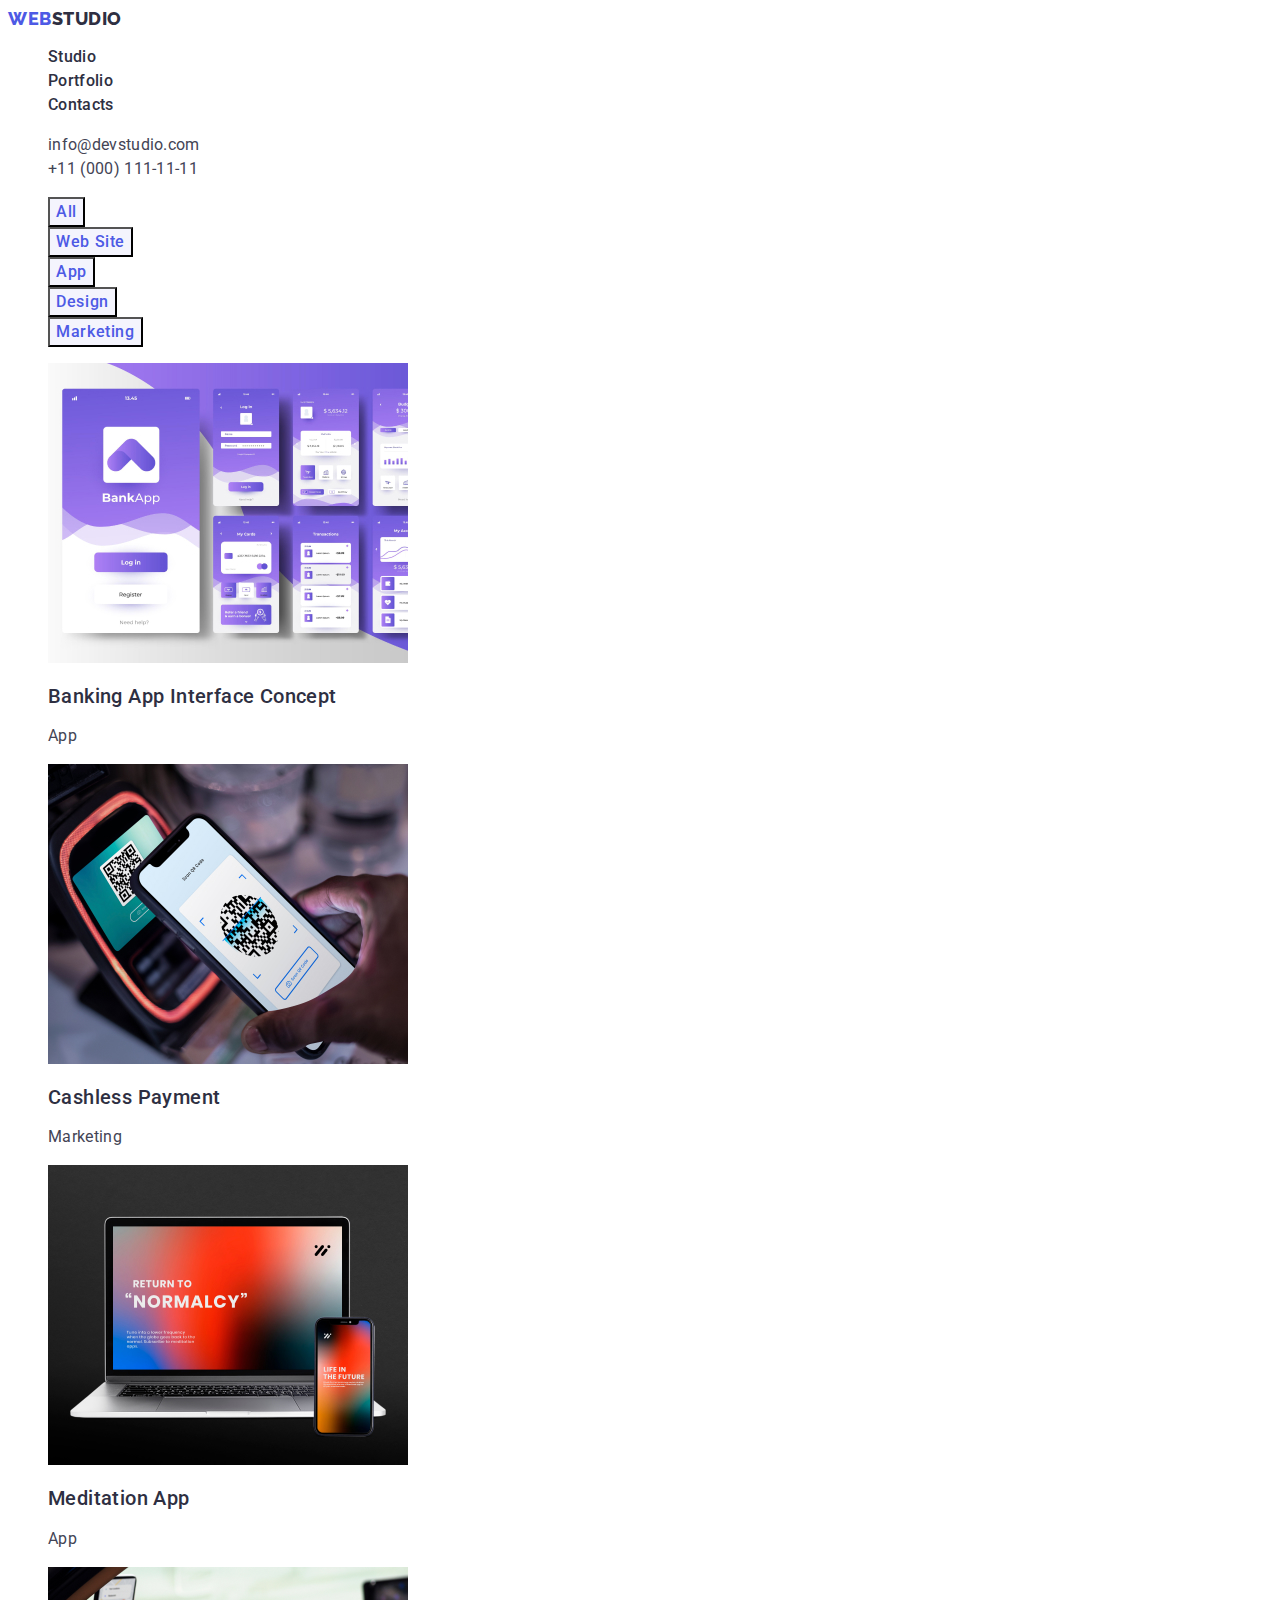
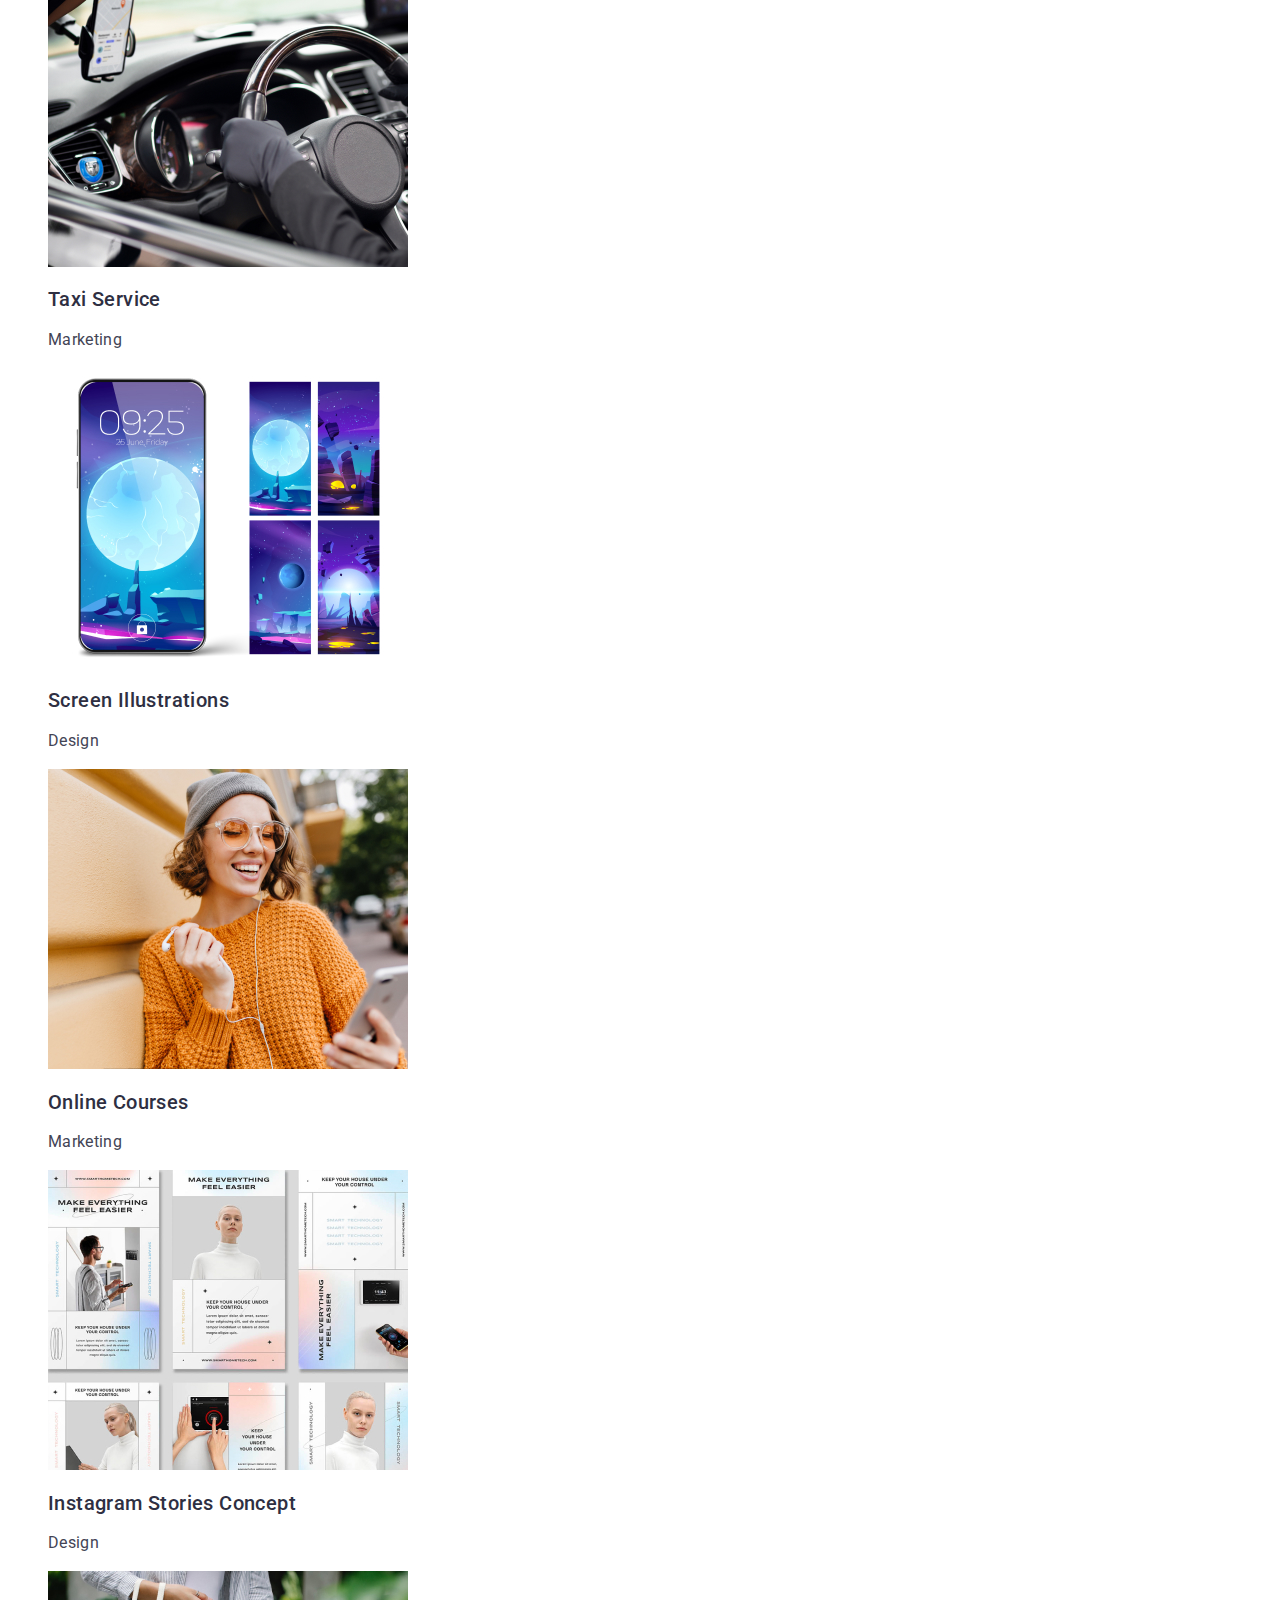
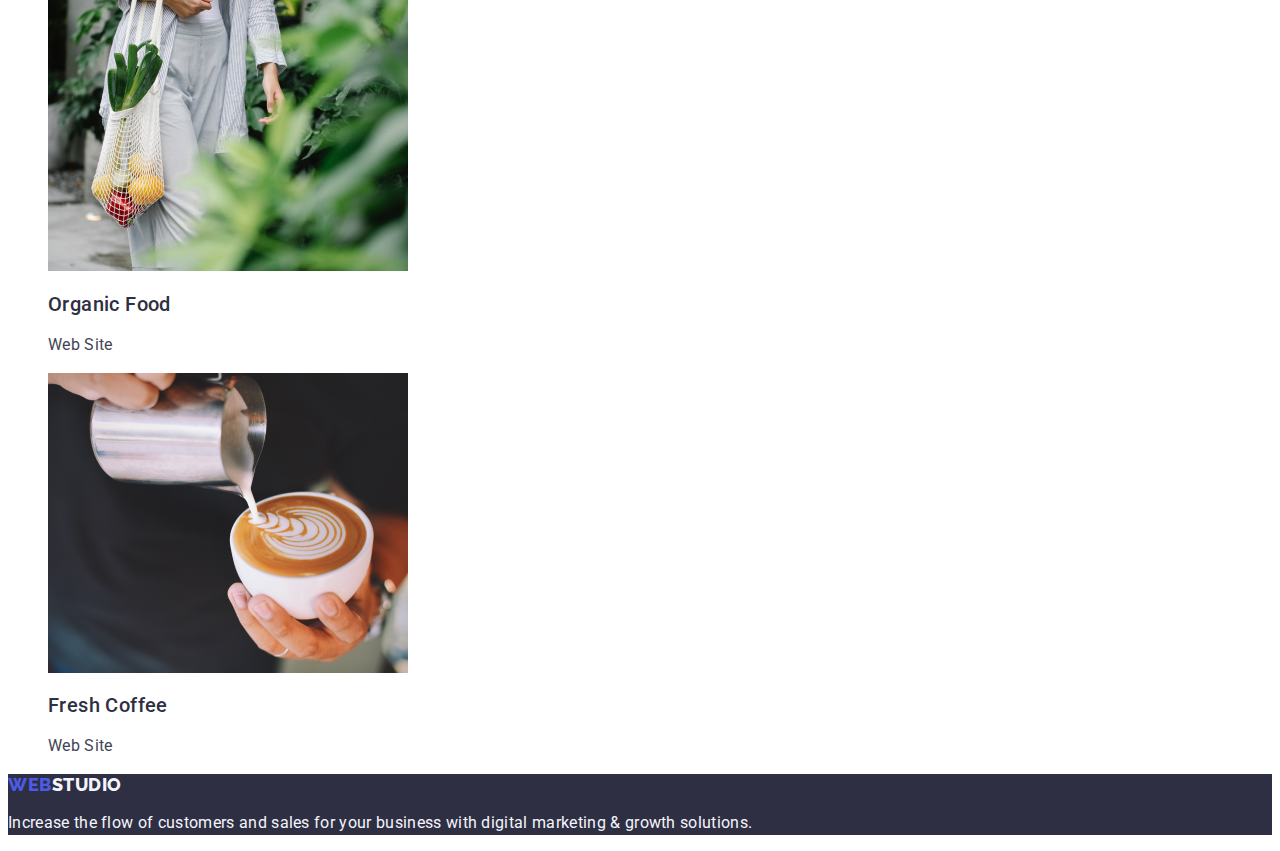
==== portfolio.html @ 58a6970e "Initial commit" ====
<!DOCTYPE html>
<html lang="en">

<head>
    <!--Fonts-stules-->
    <link rel="preconnect" href="https://fonts.googleapis.com">
    <link rel="preconnect" href="https://fonts.gstatic.com" crossorigin>
    <link
        href="https://fonts.googleapis.com/css2?family=Raleway:wght@800&family=Roboto:wght@400;500;700;900&display=swap"
        rel="stylesheet">
    <!--Custom-styles-->
    <link rel="stylesheet" href="./css/styles.css">
    <title>portfolio</title>

</head>

<body>
    <!-- header -->
    <header class="header">
        <nav class="header-nav">
            <a class="header-loga link" href="./index.html">Web<span class="loga">Studio</span></a>
            <ul class="header-nav-list list">
                <li class="header-nav-item"> <a class="heqder-link text link" href="./index.html">Studio</a></li>
                <li class="header-nav-item"><a class="heqder-link text link" href="./portfolio.html">Portfolio</a></li>
                <li class="header-nav-item"><a class="heqder-link text link" href="">Contacts</a></li>
            </ul>
        </nav>
        <address class="header-address">
            <ul class="header-address-list list">
                <li class="header-address-contact"> <a class="header-contact-link small  link"
                        href="mailto:info@devstudio.com">info@devstudio.com</a></li>
                <li class="header-address-contact"> <a class="header-contact-link small  link"
                        href="tel:+110001111111">+11
                        (000)
                        111-11-11</a></li>
            </ul>
        </address>

    </header>


    <!-- main-->
    <main>
        <section>
            <!--button-filters-->
            <h1 hidden>filters</h1>
            <ul class="button-filters list">
                <li class="button-item"><button class="button" type="button">All</button></li>
                <li class="button-item"><button class="button" type="button">Web Site</button></li>
                <li class="button-item"><button class="button" type="button">App</button></li>
                <li class="button-item"><button class="button" type="button">Design</button></li>
                <li class="button-item"><button class="button" type="button">Marketing</button></li>
            </ul>
            <!--project-card-->
            <ul class="project-list list">
                <li class="project-item">
                    <a class="project-link link" href="./index.html">
                        <img src="./images/portfolio/row1/banking.jpg" alt="Banking App" Width="360" Height="300">
                        <h2 class="project-title heading"> Banking App Interface Concept</h2>
                        <p class="progekt-text small">App</p>
                    </a>
                </li>
                <li class="project-item">
                    <a class="project-link link" href="./index.html">
                        <img src="./images/portfolio/row1/cashless.jpg" alt="payment by phone" Width="360" Height="300">
                        <h2 class="project-title heading">Cashless Payment</h2>
                        <p class="progekt-text small">Marketing</p>
                    </a>

                </li>
                <li class="project-item">
                    <a class="project-link link" href="./index.html">
                        <img src="./images/portfolio/row1/maditation.jpg"
                            alt="the application is shown on the computer and mobile phone" Width="360" Height="300">
                        <h2 class="project-title heading">Meditation App</h2>
                        <p class="progekt-text small">App</p>
                    </a>

                </li>
                <li class="project-item">
                    <a class="project-link link" href="./index.html">
                        <img src="./images/portfolio/row2/taxi.jpg" alt="car steering wheel" Width="360" Height="300">
                        <h2 class="project-title heading">Taxi Service</h2>
                        <p class="progekt-text small">Marketing</p>
                    </a>

                </li>
                <li class="project-item">
                    <a class="project-link link" href="./index.html">
                        <img src="./images/portfolio/row2/screen.jpg" alt="rocks on the background of the echo"
                            Width="360" Height="300">
                        <h2 class="project-title heading">Screen Illustrations</h2>
                        <p class="progekt-text small">Design</p>
                    </a>

                </li>
                <li class="project-item">
                    <a class="project-link link" href="./index.html">
                        <img src="./images/portfolio/row2/online.jpg" alt="smiling girl holding a phone in her hand"
                            Width="360" Height="300">
                        <h2 class="project-title heading">Online Courses</h2>
                        <p class="progekt-text small">Marketing</p>
                    </a>

                </li>
                <li class="project-item">
                    <a class="project-link link" href="./index.html">
                        <img src="./images/portfolio/row3/instagram.jpg" alt="Instagram Stories" Width="360"
                            Height="300">
                        <h2 class="project-title heading">Instagram Stories Concept</h2>
                        <p class="progekt-text small">Design</p>
                    </a>

                </li>
                <li class="project-item">
                    <a class="project-link link" href="./index.html">
                        <img src="./images/portfolio/row3/organic.jpg" alt="a person carries fruits and vegetables"
                            Width="360" Height="300">
                        <h2 class="project-title heading">Organic Food</h2>
                        <p class="progekt-text small">Web Site</p>
                    </a>

                </li>
                <li class="project-item">
                    <a class="project-link link" href="./index.html">
                        <img src="./images/portfolio/row3/coffee.jpg" alt="a cup of coffee" Width="360" Height="300">
                        <h2 class="project-title heading">Fresh Coffee</h2>
                        <p class="progekt-text small">Web Site</p>
                    </a>
                </li>
            </ul>
        </section>

    </main>

    <!--footer-->
    <footer class="footer">
        <a class="footer-loga link" href="./index.html">Web<span class="loga-footer">Studio</span></a>
        <p class="footer-text ">Increase the flow of customers and sales for your business with digital marketing &
            growth solutions.</p>
    </footer>

</body>

</html>
---- css/styles.css ----
body {
  font-family: Roboto, sans-serif;
  color: #434455;
  background-color: var(--color-white);
}

/*!!!!!!!!!!!!!!!!!!!!!!!!!!!!!!!!!!!!--------base styly--------!!!!!!!!!!!!!!!!!!!!!!!!!!!!!!!!!!!!!!!!!!!*/
/*h1*/
.title {
  font-size: 56px;
  font-weight: 700;

  line-height: 1.07;
  letter-spacing: 0.02em;
  text-align: center;
}
/*h2*/
.subject {
  font-size: 36px;
  font-weight: 700;

  line-height: 1.11;
  letter-spacing: 0.02em;
  text-transform: capitalize;
  text-align: center;
  color: var(--color-navy-blue);
}

/*h3*/
.heading {
  font-size: 20px;
  font-weight: 500;
  line-height: 1.2;
  letter-spacing: 0.02em;

  color: var(--color-grey);
}
/*p*/
.small {
  font-size: 16px;
  font-weight: 400;
  line-height: 1.5;
  letter-spacing: 0.02em;
  color: var(--color-slate);
}
.text {
  font-size: 16px;
  font-weight: 500;
  line-height: 1.5;
  letter-spacing: 0.02em;
  color: var(--color-slate);
}

.list {
  list-style-type: none;
}
.link {
  text-decoration: none;
}

/*!!!!!!!!!!!!!!!!!!!!!!-----------------header styles-----------!!!!!!!!!!!!!!!!!!!!!!!!!!!!!!!!!!!!!!!!!*/
.header-nav {
}
.header-loga {
  font-family: Raleway, sans-serif;
  font-weight: 800;
  font-size: 18px;
  line-height: 1.17;
  color: var(--color-iris);
  letter-spacing: 0.03em;
  text-transform: uppercase;
}

.loga {
  color: var(--color-grey);
}
.header-nav-list {
}
.header-nav-list .heqder-link {
  color: var(--color-navy-blue);
}
.header-nav-list .heqder-link:hover,
.header-nav-list .heqder-link:focus,
.header-nav-list .heqder-link:active {
  color: var(--color-ocean);
}
.header-nav-item {
}

.header-address {
  font-style: normal;
}

.header-address-contact {
}

.header-contact-link:hover,
.header-contact-link:focus {
  color: var(--color-ocean);
}

/*!!!!!!!!!!!!!!!!!!!!!----------------------hero-imege------------------!!!!!!!!!!!!!!!!!!!!!!!!!!!!1*/

.section-hero-image {
  background: var(--color-navy-blue);
}
.hero-imege-title {
  color: var(--color-white);
}
.imege-button {
  font-family: "Roboto", sans-serif;
  font-weight: 500;
  font-size: 16px;
  line-height: 1.5;
  letter-spacing: 0.04em;
  cursor: pointer;
  color: var(--color-white);
  background-color: var(--color-iris);
}
.imege-button:hover,
.imege-button:focus {
  background-color: var(--color-ocean);
}
.imege-button:active {
  background-color: var(--color-ocean);
}

/*!!!!!!!!!!!!!!!!!!!!--------------------section advantage-------------------!!!!!!!!!!!!!!!!!!!!!!!!!!!!*/

.section-advantage {
}

.advantage-list {
}

.advantage-item {
}
.advantage-title {
}

.advantage-text {
}

/*!!!!!!!!!!!!!!!!!!!!!!!!!!!!!!!!!!-----------------section product----------------!!!!!!!!!!!!!!!!!!!!!!!!!*/
.section-product {
}
.product-title {
}
.product-list {
}
.product-item {
}
.product-item-img {
}
/*!!!!!!!!!!!!!!!!!!!!!!!!!!!!!!!!!-------------------section team--------------------!!!!!!!!!!!!!!!!!!!!!!!*/
.section-team {
  background-color: var(--color-cloud);
}
.team-title {
}
.team-list {
}
.team-item {
  background-color: var(--color-white);
}
.team-item-img {
}
.team-item-title {
  text-align: center;
}
.team-item-text {
  text-align: center;
}
/*!!!!!!!!!!!!!!!!!!!!!!!!!!!----------------------------footer------------------!!!!!!!!!!!!!!!!!!!!!!!*/
.footer {
  background: var(--color-navy-blue);
}

.footer-loga {
  font-family: Raleway, sans-serif;
  font-weight: 800;
  font-size: 18px;
  line-height: 1.17;
  color: var(--color-iris);
  letter-spacing: 0.03em;
  text-transform: uppercase;
}

.loga-footer {
  color: var(--color-cloud);
}
.footer-text {
  font-weight: 400;
  font-size: 16px;
  line-height: 1.5;
  letter-spacing: 0.02em;
  color: var(--color-cloud);
}

/*!!!!!!!!!!!!!!!!!!!!!----------------portfolio-------------------!!!!!!!!!!!!!!!!!!!!!!!!!!!!!!!!!!!!!!!!!!!!*/
/*!!!!!!!!!!-----button-filters-----!!!!!!*/
.button-filters {
}
.button-item {
}
.button {
  font-family: "Roboto", sans-serif;
  font-weight: 500;
  font-size: 16px;
  line-height: 1.5;
  letter-spacing: 0.04em;
  cursor: pointer;
  color: var(--color-iris);
  background: var(--color-cloud);
}
.button:hover,
.button:focus {
  color: var(--color-white);
  background-color: var(--color-ocean);
}
.button:active {
  color: var(--color-white);
  background: var(--color-ocean);
}
/*!!!!!!!!!!!!!!!!!!!!!!!!!---------------project-card-----------------!!!!!!!!!!!!!!!!!!!!!!!!!!!!!!!!!!!!!!*/

.project-list {
}

.project-item {
}
.project-link:link {
  text-decoration: none;
}
.project-title {
}
.progekt-text {
}

/*!!!!!!!!!!!!!!!!!!!!!!!!!!!!!!------------------CSS root---------!!!!!!!!!!!!!!!!!!!!!!!!!!!!!!!!!!!!!!!!!!*/
:root {
  --color-iris: #4d5ae5;
  --color-ocean: #404bbf;
  --color-navy-blue: #2e2f42;
  --color-green: #31d0aa;
  --color-slate: #434455;
  --color-light-slate: #8e8f99;
  --color-cornflower: #e7e9fc;
  --color-cloud: #f4f4fd;
  --color-navy-blue-modal: #2e2f42;
  --color-grey: #2e2f42;
  --color-white: #ffffff;
  --color-dairy: #fcfcfc;
}
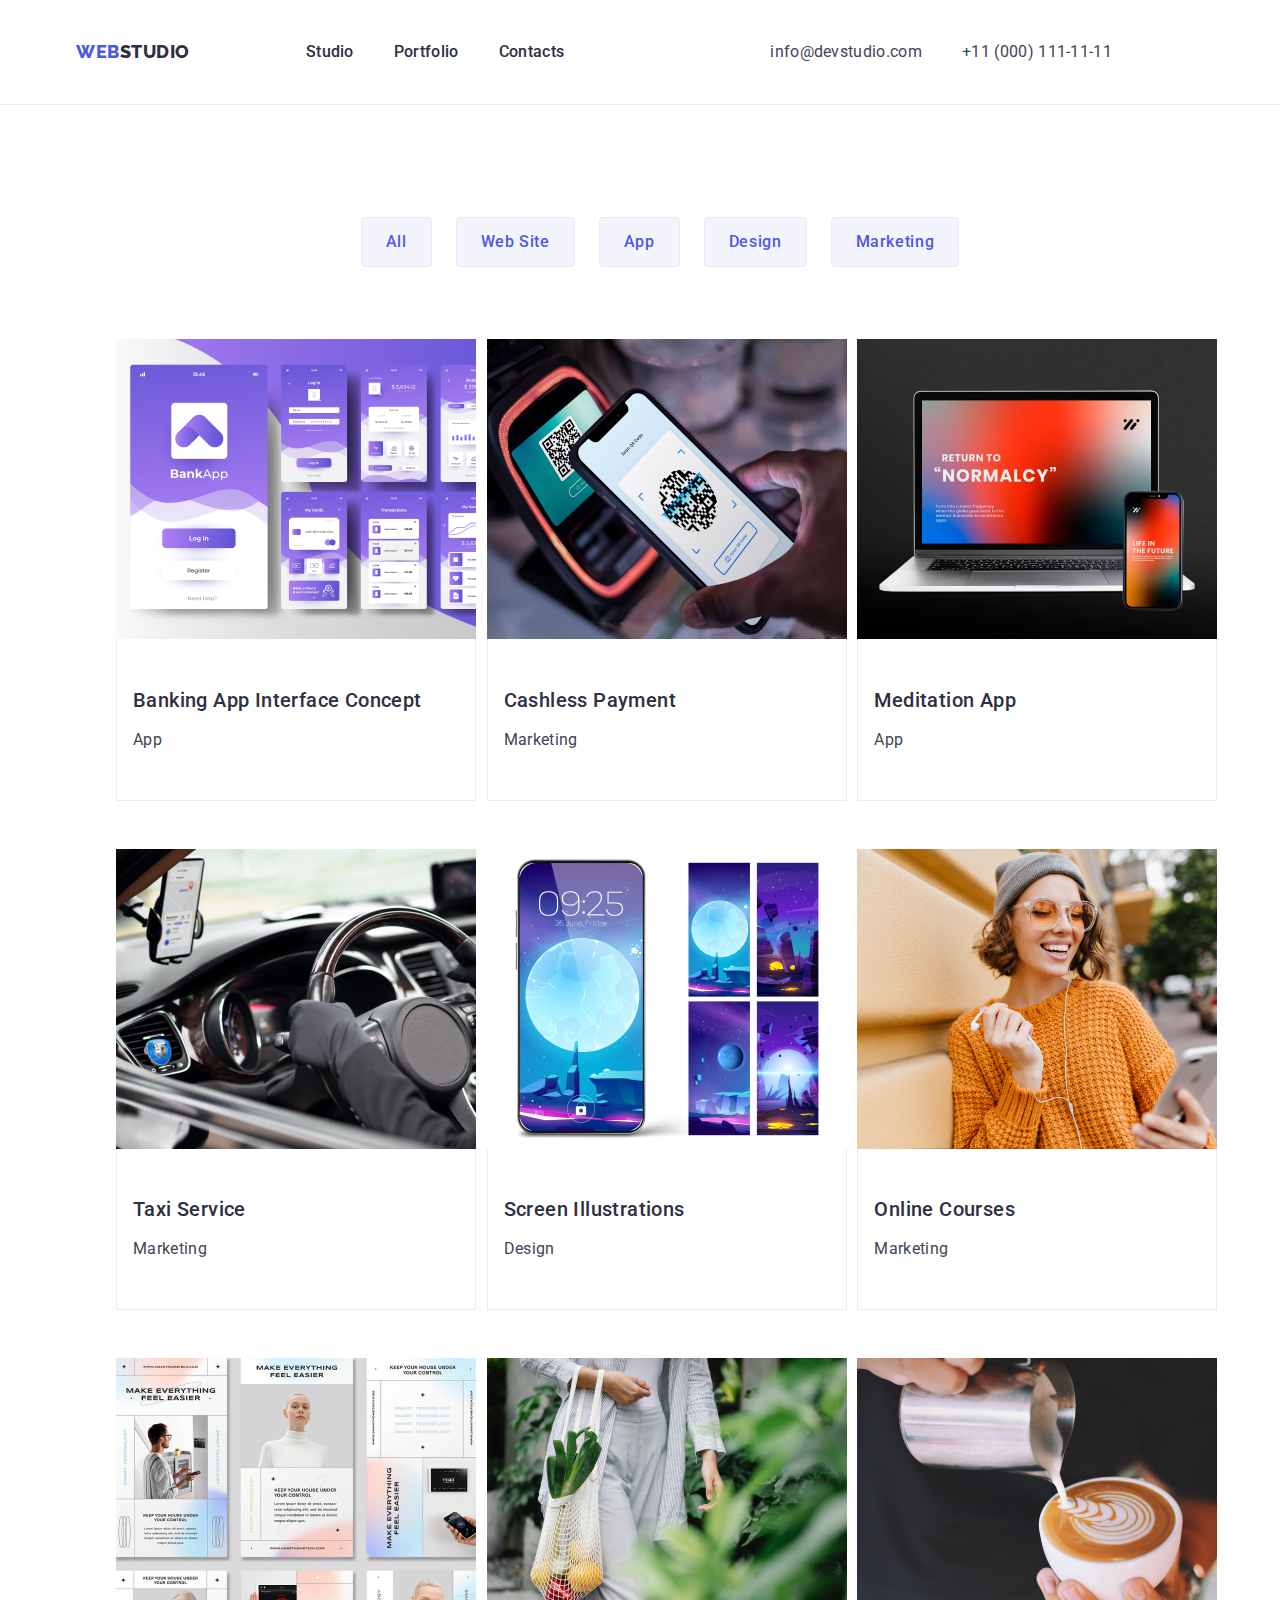
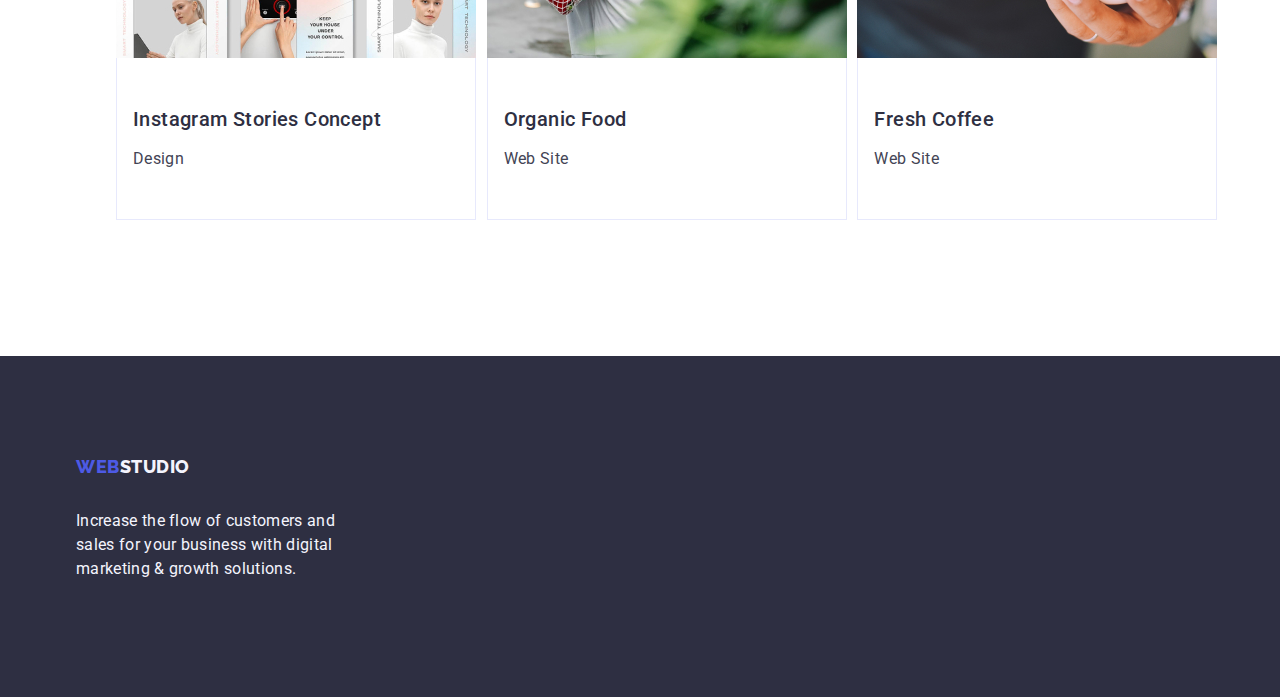
==== commit 23c7b4dc: "HW-3" ====
--- a/portfolio.html
+++ b/portfolio.html
@@ -1,145 +1,239 @@
 <!DOCTYPE html>
 <html lang="en">
-
-<head>
+  <head>
     <!--Fonts-stules-->
-    <link rel="preconnect" href="https://fonts.googleapis.com">
-    <link rel="preconnect" href="https://fonts.gstatic.com" crossorigin>
+    <link rel="preconnect" href="https://fonts.googleapis.com" />
+    <link rel="preconnect" href="https://fonts.gstatic.com" crossorigin />
     <link
-        href="https://fonts.googleapis.com/css2?family=Raleway:wght@800&family=Roboto:wght@400;500;700;900&display=swap"
-        rel="stylesheet">
+      href="https://fonts.googleapis.com/css2?family=Raleway:wght@800&family=Roboto:wght@400;500;700;900&display=swap"
+      rel="stylesheet"
+    />
     <!--Custom-styles-->
-    <link rel="stylesheet" href="./css/styles.css">
+    <link rel="stylesheet" href="./css/modern-normalize.css" />
+    <link rel="stylesheet" href="./css/styles.css" />
     <title>portfolio</title>
-
-</head>
-
-<body>
+  </head>
+
+  <body>
     <!-- header -->
     <header class="header">
+      <div class="header-div container">
         <nav class="header-nav">
-            <a class="header-loga link" href="./index.html">Web<span class="loga">Studio</span></a>
-            <ul class="header-nav-list list">
-                <li class="header-nav-item"> <a class="heqder-link text link" href="./index.html">Studio</a></li>
-                <li class="header-nav-item"><a class="heqder-link text link" href="./portfolio.html">Portfolio</a></li>
-                <li class="header-nav-item"><a class="heqder-link text link" href="">Contacts</a></li>
-            </ul>
+          <a class="header-loga link" href="./index.html"
+            >Web<span class="loga">Studio</span></a
+          >
+          <ul class="header-nav-list list">
+            <li class="header-nav-item">
+              <a class="heqder-link text link" href="./index.html">Studio</a>
+            </li>
+            <li class="header-nav-item">
+              <a class="heqder-link text link" href="./portfolio.html"
+                >Portfolio</a
+              >
+            </li>
+            <li class="header-nav-item">
+              <a class="heqder-link text link" href="">Contacts</a>
+            </li>
+          </ul>
         </nav>
         <address class="header-address">
-            <ul class="header-address-list list">
-                <li class="header-address-contact"> <a class="header-contact-link small  link"
-                        href="mailto:info@devstudio.com">info@devstudio.com</a></li>
-                <li class="header-address-contact"> <a class="header-contact-link small  link"
-                        href="tel:+110001111111">+11
-                        (000)
-                        111-11-11</a></li>
-            </ul>
+          <ul class="header-address-list list">
+            <li class="header-contact-mail">
+              <a
+                class="header-contact-link small link"
+                href="mailto:info@devstudio.com"
+                >info@devstudio.com</a
+              >
+            </li>
+            <li class="header-contact-tel">
+              <a class="header-contact-link small link" href="tel:+110001111111"
+                >+11 (000) 111-11-11</a
+              >
+            </li>
+          </ul>
         </address>
-
+      </div>
     </header>
-
 
     <!-- main-->
     <main>
-        <section>
-            <!--button-filters-->
-            <h1 hidden>filters</h1>
-            <ul class="button-filters list">
-                <li class="button-item"><button class="button" type="button">All</button></li>
-                <li class="button-item"><button class="button" type="button">Web Site</button></li>
-                <li class="button-item"><button class="button" type="button">App</button></li>
-                <li class="button-item"><button class="button" type="button">Design</button></li>
-                <li class="button-item"><button class="button" type="button">Marketing</button></li>
-            </ul>
-            <!--project-card-->
-            <ul class="project-list list">
-                <li class="project-item">
-                    <a class="project-link link" href="./index.html">
-                        <img src="./images/portfolio/row1/banking.jpg" alt="Banking App" Width="360" Height="300">
-                        <h2 class="project-title heading"> Banking App Interface Concept</h2>
-                        <p class="progekt-text small">App</p>
-                    </a>
-                </li>
-                <li class="project-item">
-                    <a class="project-link link" href="./index.html">
-                        <img src="./images/portfolio/row1/cashless.jpg" alt="payment by phone" Width="360" Height="300">
-                        <h2 class="project-title heading">Cashless Payment</h2>
-                        <p class="progekt-text small">Marketing</p>
-                    </a>
-
-                </li>
-                <li class="project-item">
-                    <a class="project-link link" href="./index.html">
-                        <img src="./images/portfolio/row1/maditation.jpg"
-                            alt="the application is shown on the computer and mobile phone" Width="360" Height="300">
-                        <h2 class="project-title heading">Meditation App</h2>
-                        <p class="progekt-text small">App</p>
-                    </a>
-
-                </li>
-                <li class="project-item">
-                    <a class="project-link link" href="./index.html">
-                        <img src="./images/portfolio/row2/taxi.jpg" alt="car steering wheel" Width="360" Height="300">
-                        <h2 class="project-title heading">Taxi Service</h2>
-                        <p class="progekt-text small">Marketing</p>
-                    </a>
-
-                </li>
-                <li class="project-item">
-                    <a class="project-link link" href="./index.html">
-                        <img src="./images/portfolio/row2/screen.jpg" alt="rocks on the background of the echo"
-                            Width="360" Height="300">
-                        <h2 class="project-title heading">Screen Illustrations</h2>
-                        <p class="progekt-text small">Design</p>
-                    </a>
-
-                </li>
-                <li class="project-item">
-                    <a class="project-link link" href="./index.html">
-                        <img src="./images/portfolio/row2/online.jpg" alt="smiling girl holding a phone in her hand"
-                            Width="360" Height="300">
-                        <h2 class="project-title heading">Online Courses</h2>
-                        <p class="progekt-text small">Marketing</p>
-                    </a>
-
-                </li>
-                <li class="project-item">
-                    <a class="project-link link" href="./index.html">
-                        <img src="./images/portfolio/row3/instagram.jpg" alt="Instagram Stories" Width="360"
-                            Height="300">
-                        <h2 class="project-title heading">Instagram Stories Concept</h2>
-                        <p class="progekt-text small">Design</p>
-                    </a>
-
-                </li>
-                <li class="project-item">
-                    <a class="project-link link" href="./index.html">
-                        <img src="./images/portfolio/row3/organic.jpg" alt="a person carries fruits and vegetables"
-                            Width="360" Height="300">
-                        <h2 class="project-title heading">Organic Food</h2>
-                        <p class="progekt-text small">Web Site</p>
-                    </a>
-
-                </li>
-                <li class="project-item">
-                    <a class="project-link link" href="./index.html">
-                        <img src="./images/portfolio/row3/coffee.jpg" alt="a cup of coffee" Width="360" Height="300">
-                        <h2 class="project-title heading">Fresh Coffee</h2>
-                        <p class="progekt-text small">Web Site</p>
-                    </a>
-                </li>
-            </ul>
-        </section>
-
+      <section class="section-portfolio">
+        <div class="div-section container">
+          <!--button-filters-->
+          <h1 hidden>filters</h1>
+          <ul class="button-filters list">
+            <li class="button-item">
+              <button class="button" type="button">All</button>
+            </li>
+            <li class="button-item">
+              <button class="button" type="button">Web Site</button>
+            </li>
+            <li class="button-item">
+              <button class="button" type="button">App</button>
+            </li>
+            <li class="button-item">
+              <button class="button" type="button">Design</button>
+            </li>
+            <li class="button-item">
+              <button class="button" type="button">Marketing</button>
+            </li>
+          </ul>
+          <!--project-card-->
+          <ul class="project-list list">
+            <li class="project-item">
+              <a class="project-link link" href="./index.html">
+                <img class="img"
+                  src="./images/portfolio/row1/banking.jpg"
+                  alt="Banking App"
+                  width="360"
+                  height="300"
+                />
+
+                <div class="div-project">
+                  <h2 class="project-title heading">
+                    Banking App Interface Concept
+                  </h2>
+                  <p class="progekt-text small">App</p>
+                </div>
+              </a>
+            </li>
+            <li class="project-item">
+              <a class="project-link link" href="./index.html">
+                <img class="img"
+                  src="./images/portfolio/row1/cashless.jpg"
+                  alt="payment by phone"
+                  width="360"
+                  height="300"
+                />
+
+                <div class="div-project">
+                  <h2 class="project-title heading">Cashless Payment</h2>
+                  <p class="progekt-text small">Marketing</p>
+                </div>
+              </a>
+            </li>
+            <li class="project-item">
+              <a class="project-link link" href="./index.html">
+                <img class="img"
+                  src="./images/portfolio/row1/maditation.jpg"
+                  alt="the application is shown on the computer and mobile phone"
+                  width="360"
+                  height="300"
+                />
+
+                <div class="div-project">
+                  <h2 class="project-title heading">Meditation App</h2>
+                  <p class="progekt-text small">App</p>
+                </div>
+              </a>
+            </li>
+            <li class="project-item">
+              <a class="project-link link" href="./index.html">
+                <img class="img"
+                  src="./images/portfolio/row2/taxi.jpg"
+                  alt="car steering wheel"
+                  width="360"
+                  height="300"
+                />
+
+                <div class="div-project">
+                  <h2 class="project-title heading">Taxi Service</h2>
+                  <p class="progekt-text small">Marketing</p>
+                </div>
+              </a>
+            </li>
+            <li class="project-item">
+              <a class="project-link link" href="./index.html">
+                <img class="img"
+                  src="./images/portfolio/row2/screen.jpg"
+                  alt="rocks on the background of the echo"
+                  width="360"
+                  height="300"
+                />
+
+                <div class="div-project">
+                  <h2 class="project-title heading">Screen Illustrations</h2>
+                  <p class="progekt-text small">Design</p>
+                </div>
+              </a>
+            </li>
+            <li class="project-item">
+              <a class="project-link link" href="./index.html">
+                <img class="img"
+                  src="./images/portfolio/row2/online.jpg"
+                  alt="smiling girl holding a phone in her hand"
+                  width="360"
+                  height="300"
+                />
+
+                <div class="div-project">
+                  <h2 class="project-title heading">Online Courses</h2>
+                  <p class="progekt-text small">Marketing</p>
+                </div>
+              </a>
+            </li>
+            <li class="project-item">
+              <a class="project-link link" href="./index.html">
+                <img class="img"
+                  src="./images/portfolio/row3/instagram.jpg"
+                  alt="Instagram Stories"
+                  width="360"
+                  height="300"
+                />
+
+                <div class="div-project">
+                  <h2 class="project-title heading">
+                    Instagram Stories Concept
+                  </h2>
+                  <p class="progekt-text small">Design</p>
+                </div>
+              </a>
+            </li>
+            <li class="project-item">
+              <a class="project-link link" href="./index.html">
+                <img class="img"
+                  src="./images/portfolio/row3/organic.jpg"
+                  alt="a person carries fruits and vegetables"
+                  width="360"
+                  height="300"
+                />
+
+                <div class="div-project">
+                  <h2 class="project-title heading">Organic Food</h2>
+                  <p class="progekt-text small">Web Site</p>
+                </div>
+              </a>
+            </li>
+            <li class="project-item">
+              <a class="project-link link" href="./index.html">
+                <img class="img"
+                  src="./images/portfolio/row3/coffee.jpg"
+                  alt="a cup of coffee"
+                  width="360"
+                  height="300"
+                />
+
+                <div class="div-project">
+                  <h2 class="project-title heading">Fresh Coffee</h2>
+                  <p class="progekt-text small">Web Site</p>
+                </div>
+              </a>
+            </li>
+          </ul>
+        </div>
+      </section>
     </main>
-
     <!--footer-->
     <footer class="footer">
-        <a class="footer-loga link" href="./index.html">Web<span class="loga-footer">Studio</span></a>
-        <p class="footer-text ">Increase the flow of customers and sales for your business with digital marketing &
-            growth solutions.</p>
+      <div class="div-footer container">
+        <a class="footer-loga link" href="./index.html"
+          >Web<span class="loga-footer">Studio</span></a
+        >
+        <p class="footer-text">
+          Increase the flow of customers and sales for your business with
+          digital marketing & growth solutions.
+        </p>
+      </div>
     </footer>
-
-</body>
-
-</html>+  </body>
+</html>
--- a/css/styles.css
+++ b/css/styles.css
@@ -57,9 +57,28 @@
 .link {
   text-decoration: none;
 }
-
+.container {
+  width: 1158px; 
+  margin: 0 auto;
+  padding: 0 15px 0 15px;
+}
+.img {
+  display:block;
+}
 /*!!!!!!!!!!!!!!!!!!!!!!-----------------header styles-----------!!!!!!!!!!!!!!!!!!!!!!!!!!!!!!!!!!!!!!!!!*/
+
+.header {
+  border-bottom: 1px solid #e7e9fc;
+  
+}
+
+.header-div {
+  display: flex;
+}
+
 .header-nav {
+  display: flex;
+  align-items: center; 
 }
 .header-loga {
   font-family: Raleway, sans-serif;
@@ -69,12 +88,18 @@
   color: var(--color-iris);
   letter-spacing: 0.03em;
   text-transform: uppercase;
+
+  margin-right: 76px;
+ 
 }
 
 .loga {
   color: var(--color-grey);
 }
 .header-nav-list {
+  display: flex;
+  gap: 40px;
+  
 }
 .header-nav-list .heqder-link {
   color: var(--color-navy-blue);
@@ -85,15 +110,31 @@
   color: var(--color-ocean);
 }
 .header-nav-item {
+  padding: 24px 0;
 }
 
 .header-address {
   font-style: normal;
-}
-
-.header-address-contact {
-}
-
+  display: flex;
+  align-items: center; 
+  padding-left: 166px;
+
+}
+.header-address-list{
+  display: flex;
+  
+  
+}
+ 
+
+.header-contact-mail {
+  margin-right: 40px;
+  
+}
+ 
+.header-contact-tel{
+  margin-right: 0;
+}
 .header-contact-link:hover,
 .header-contact-link:focus {
   color: var(--color-ocean);
@@ -103,9 +144,16 @@
 
 .section-hero-image {
   background: var(--color-navy-blue);
+  padding: 188px 0 188px;
+}
+.div-hero{
+
 }
 .hero-imege-title {
   color: var(--color-white);
+  max-width: 496px;
+ margin-left: auto;
+ margin-right: auto;
 }
 .imege-button {
   font-family: "Roboto", sans-serif;
@@ -116,6 +164,14 @@
   cursor: pointer;
   color: var(--color-white);
   background-color: var(--color-iris);
+
+  display: block;
+  min-width: 169px;
+  height: 56px;
+  border: none;
+  border-radius: 4px;
+  margin-left: auto;
+ margin-right: auto;
 }
 .imege-button:hover,
 .imege-button:focus {
@@ -128,14 +184,20 @@
 /*!!!!!!!!!!!!!!!!!!!!--------------------section advantage-------------------!!!!!!!!!!!!!!!!!!!!!!!!!!!!*/
 
 .section-advantage {
+  padding-bottom: 120px;
+  padding-top: 120px;
 }
 
 .advantage-list {
+  display: flex;
+  gap: 24px;
 }
 
 .advantage-item {
+  width: calc((100% - 72px) / 4);
 }
 .advantage-title {
+  margin-bottom: 8px;
 }
 
 .advantage-text {
@@ -143,37 +205,63 @@
 
 /*!!!!!!!!!!!!!!!!!!!!!!!!!!!!!!!!!!-----------------section product----------------!!!!!!!!!!!!!!!!!!!!!!!!!*/
 .section-product {
+  padding-bottom: 120px;
+}
+.div-product{
+
 }
 .product-title {
+  margin-bottom: 72px;
 }
 .product-list {
+  display: flex;
+  gap: 24px; 
 }
 .product-item {
+  width: calc((100% - 48px) / 3);
 }
 .product-item-img {
 }
 /*!!!!!!!!!!!!!!!!!!!!!!!!!!!!!!!!!-------------------section team--------------------!!!!!!!!!!!!!!!!!!!!!!!*/
 .section-team {
   background-color: var(--color-cloud);
+  padding-bottom: 120px;
+  padding-top: 120px;
+}
+.div-team{
+
 }
 .team-title {
+  margin-bottom: 72px;
 }
 .team-list {
+  display: flex;
+  gap: 24px;
 }
 .team-item {
   background-color: var(--color-white);
+  width: calc((100% - 72px) / 4); 
+  border-radius: 0px 0px 4px 4px;
+  width: 264px;
+}
+.div-team-item{
+  padding: 32px 16px;
+  
 }
 .team-item-img {
 }
 .team-item-title {
   text-align: center;
+  margin-bottom: 8px;
 }
 .team-item-text {
   text-align: center;
+  
 }
 /*!!!!!!!!!!!!!!!!!!!!!!!!!!!----------------------------footer------------------!!!!!!!!!!!!!!!!!!!!!!!*/
 .footer {
   background: var(--color-navy-blue);
+  padding: 100px 0;
 }
 
 .footer-loga {
@@ -184,6 +272,8 @@
   color: var(--color-iris);
   letter-spacing: 0.03em;
   text-transform: uppercase;
+  display: inline-block;
+  margin-bottom: 16px;
 }
 
 .loga-footer {
@@ -195,11 +285,20 @@
   line-height: 1.5;
   letter-spacing: 0.02em;
   color: var(--color-cloud);
+  max-width: 264px
 }
 
 /*!!!!!!!!!!!!!!!!!!!!!----------------portfolio-------------------!!!!!!!!!!!!!!!!!!!!!!!!!!!!!!!!!!!!!!!!!!!!*/
+.section-portfolio{
+  padding: 96px 0 120px;
+}
+
 /*!!!!!!!!!!-----button-filters-----!!!!!!*/
 .button-filters {
+  display: flex;
+  justify-content: center;
+  gap: 24px;
+  margin-bottom: 72px
 }
 .button-item {
 }
@@ -212,11 +311,17 @@
   cursor: pointer;
   color: var(--color-iris);
   background: var(--color-cloud);
+
+  padding: 12px 24px;
+  border: 1px solid var(--color-cornflower);
+  border-radius: 4px; 
+
 }
 .button:hover,
 .button:focus {
   color: var(--color-white);
   background-color: var(--color-ocean);
+  border: 1px solid transparent;
 }
 .button:active {
   color: var(--color-white);
@@ -225,14 +330,29 @@
 /*!!!!!!!!!!!!!!!!!!!!!!!!!---------------project-card-----------------!!!!!!!!!!!!!!!!!!!!!!!!!!!!!!!!!!!!!!*/
 
 .project-list {
+  display: flex;
+  flex-wrap: wrap;
+  column-gap: 24px; 
+  row-gap: 48px;
 }
 
 .project-item {
-}
+  width: calc((100% - 48px) / 3);
+
+}
+
 .project-link:link {
   text-decoration: none;
 }
+.div-project {
+  padding: 32px 16px;
+  border: 1px solid #e7e9fc;
+  border-top: none;
+  width: 360px;
+  
+}
 .project-title {
+  margin-bottom: 8px;
 }
 .progekt-text {
 }
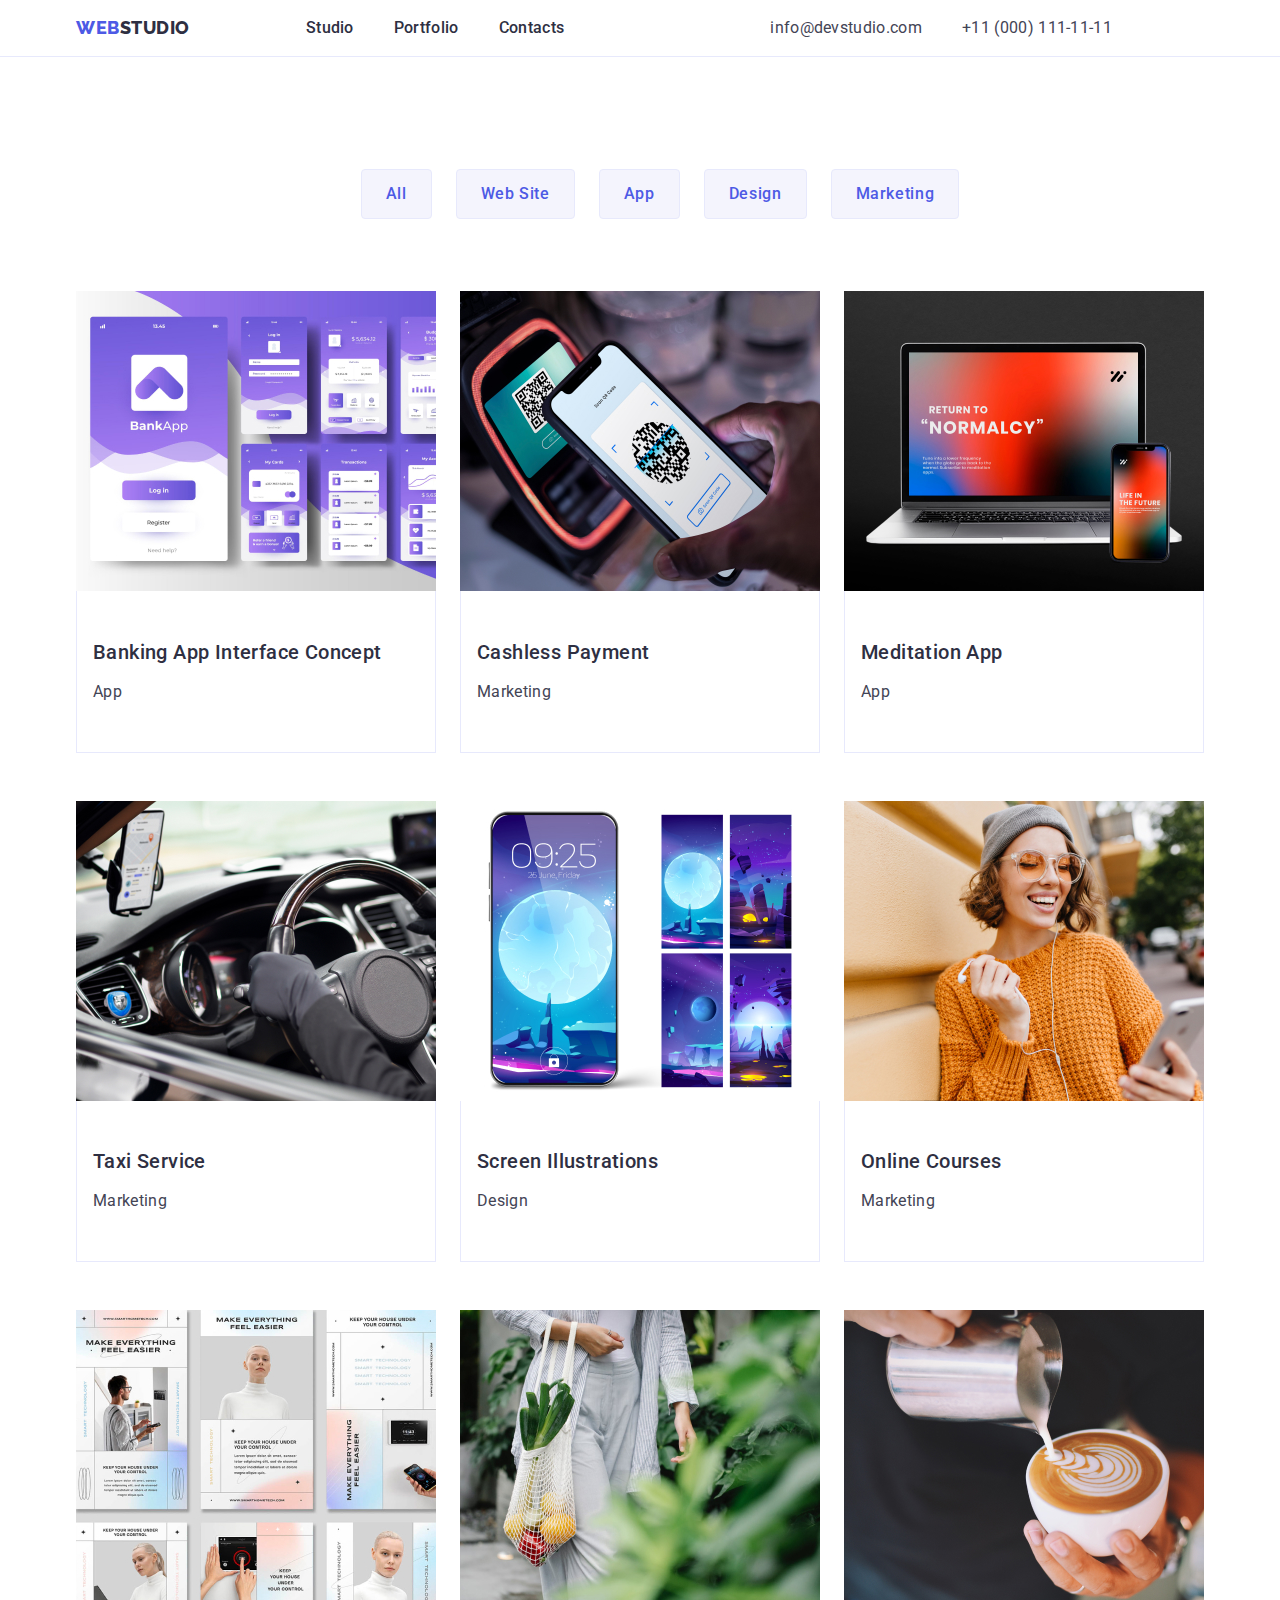
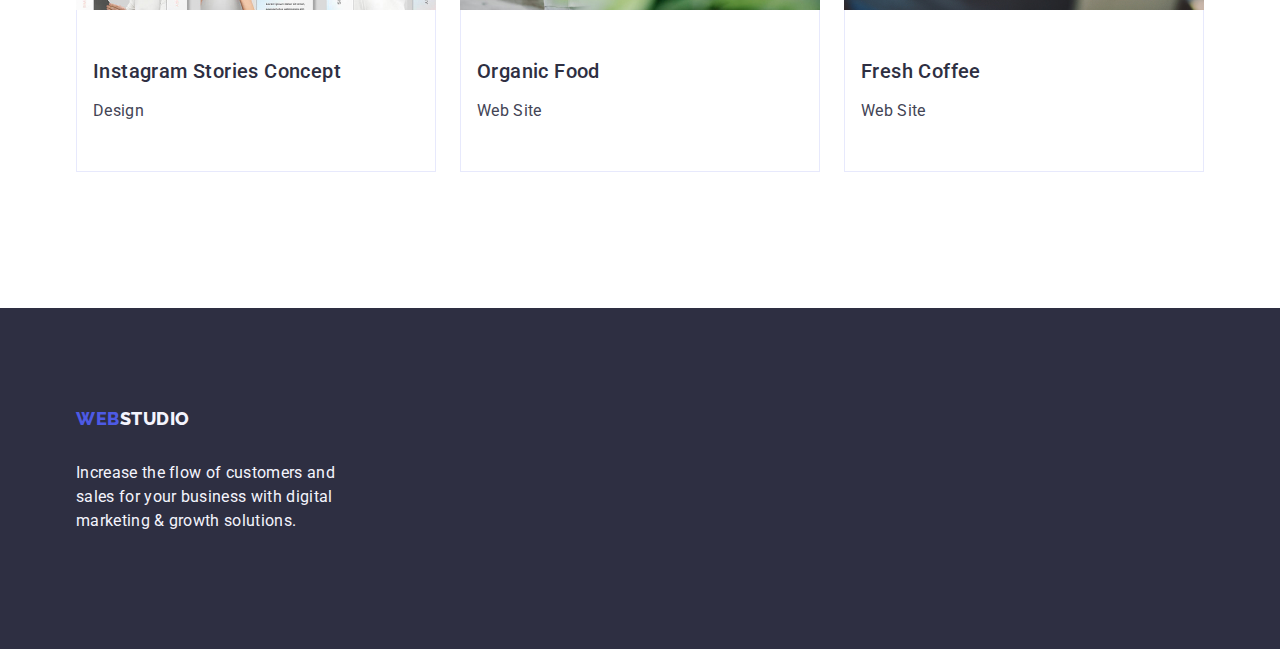
==== commit d9fe4df6: "HW-3 min" ====
--- a/portfolio.html
+++ b/portfolio.html
@@ -9,13 +9,14 @@
       rel="stylesheet"
     />
     <!--Custom-styles-->
-    <link rel="stylesheet" href="./css/modern-normalize.css" />
+    <link rel="stylesheet" href="./css/modern-normalize.min.css" />
     <link rel="stylesheet" href="./css/styles.css" />
     <title>portfolio</title>
   </head>
 
   <body>
     <!-- header -->
+ <!-- header -->
     <header class="header">
       <div class="header-div container">
         <nav class="header-nav">
--- a/css/styles.css
+++ b/css/styles.css
@@ -110,9 +110,11 @@
   color: var(--color-ocean);
 }
 .header-nav-item {
+  
+}
+.heqder-link{
   padding: 24px 0;
 }
-
 .header-address {
   font-style: normal;
   display: flex;
@@ -191,6 +193,8 @@
 .advantage-list {
   display: flex;
   gap: 24px;
+  padding-left: 0;
+  
 }
 
 .advantage-item {
@@ -216,6 +220,7 @@
 .product-list {
   display: flex;
   gap: 24px; 
+  padding-left: 0;
 }
 .product-item {
   width: calc((100% - 48px) / 3);
@@ -334,6 +339,7 @@
   flex-wrap: wrap;
   column-gap: 24px; 
   row-gap: 48px;
+  padding-left: 0;
 }
 
 .project-item {
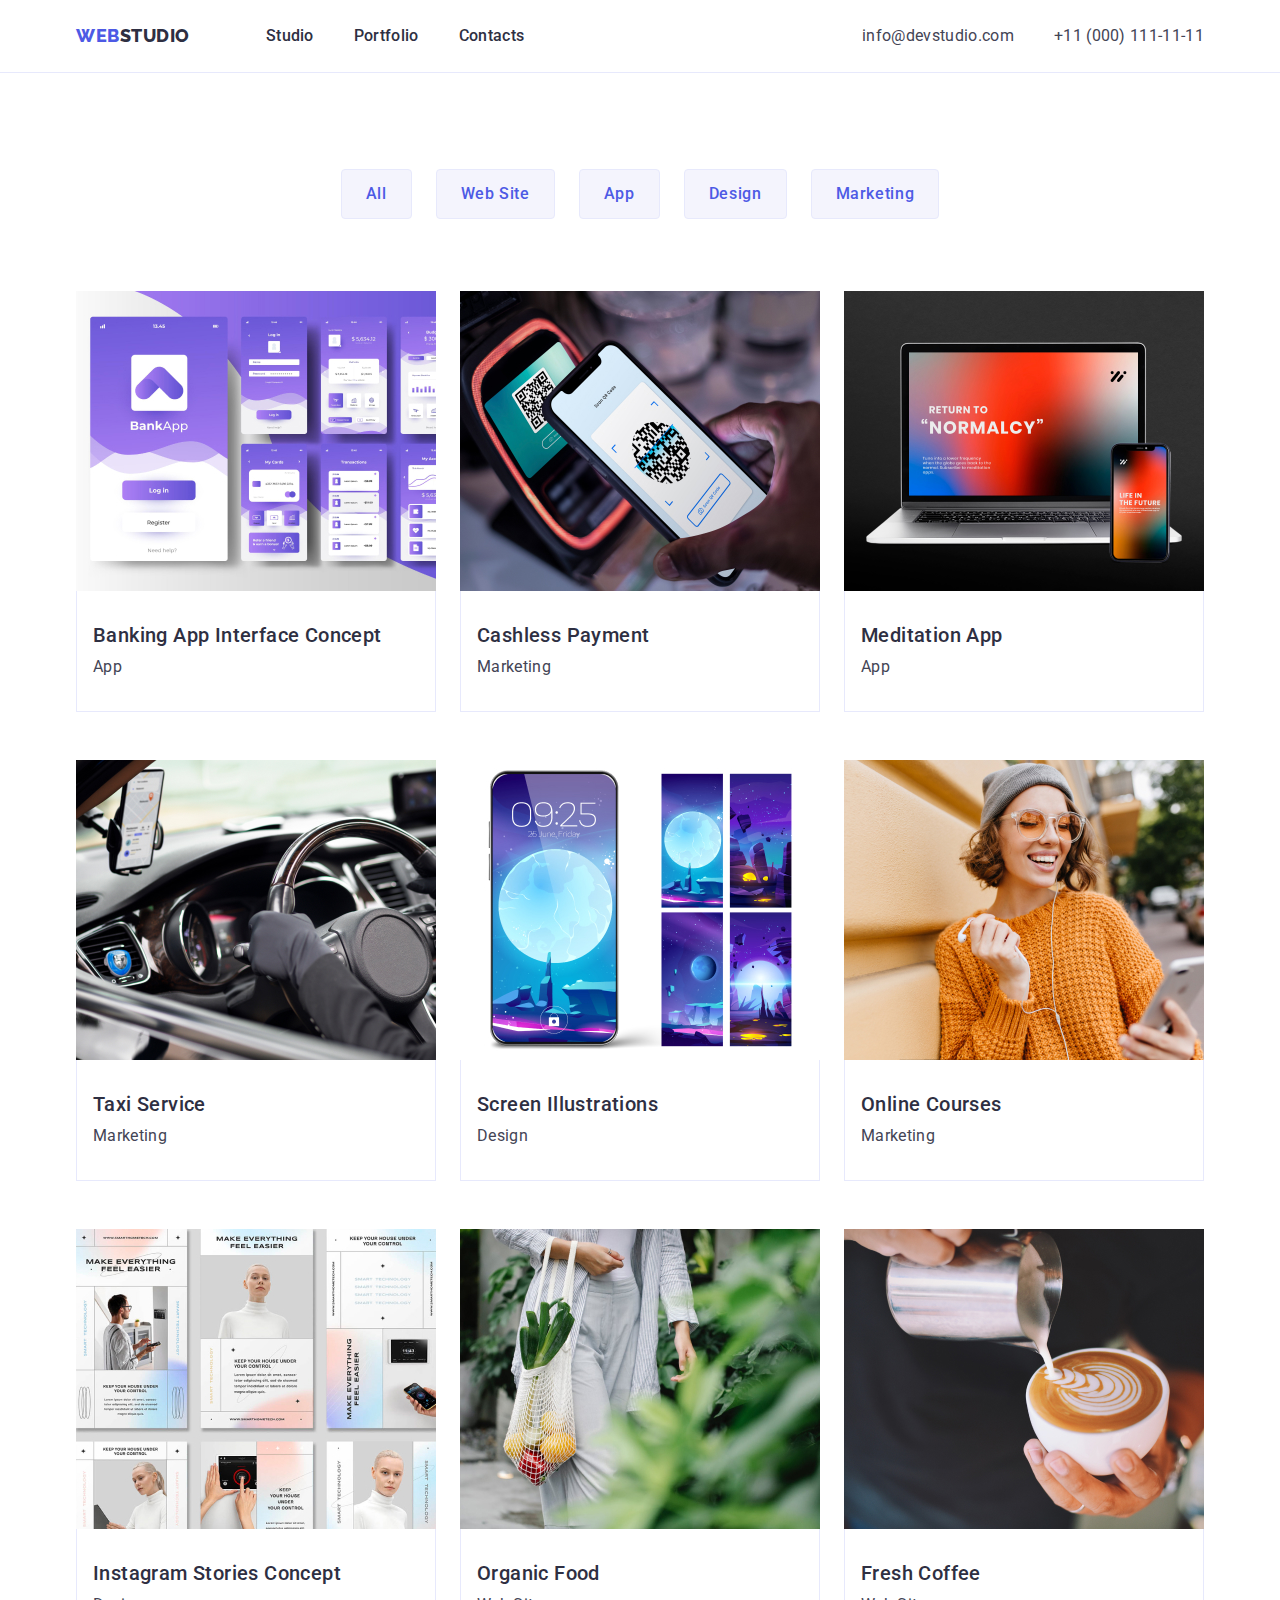
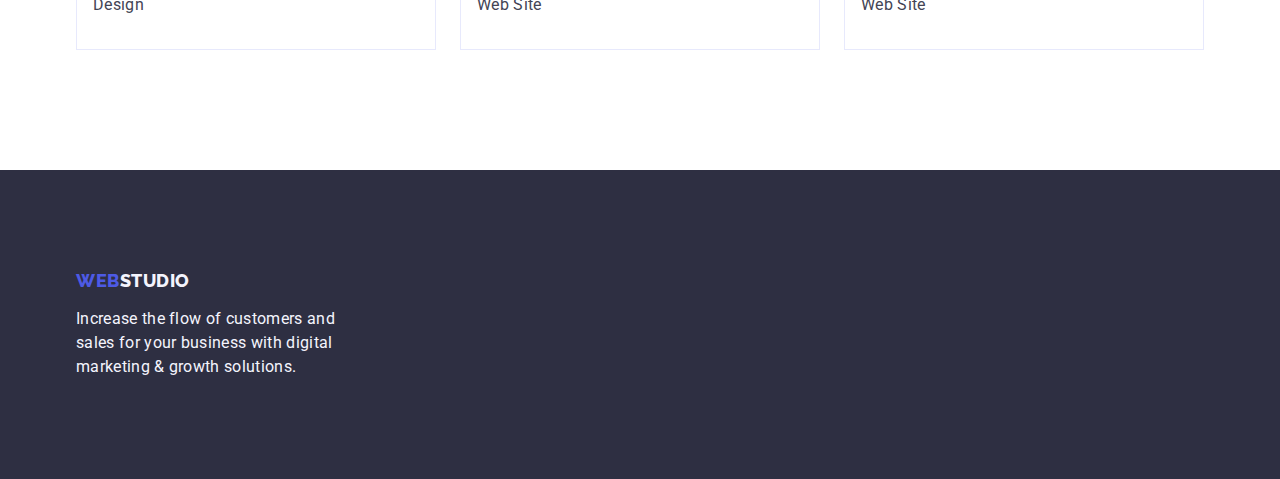
==== commit ec604c98: "HW-3 s" ====
--- a/portfolio.html
+++ b/portfolio.html
@@ -15,7 +15,7 @@
   </head>
 
   <body>
-    <!-- header -->
+   
  <!-- header -->
     <header class="header">
       <div class="header-div container">
@@ -61,7 +61,7 @@
       <section class="section-portfolio">
         <div class="div-section container">
           <!--button-filters-->
-          <h1 hidden>filters</h1>
+          <h1 class="visually-hidden">filters</h1>
           <ul class="button-filters list">
             <li class="button-item">
               <button class="button" type="button">All</button>
@@ -83,7 +83,7 @@
           <ul class="project-list list">
             <li class="project-item">
               <a class="project-link link" href="./index.html">
-                <img class="img"
+                <img
                   src="./images/portfolio/row1/banking.jpg"
                   alt="Banking App"
                   width="360"
@@ -100,7 +100,7 @@
             </li>
             <li class="project-item">
               <a class="project-link link" href="./index.html">
-                <img class="img"
+                <img 
                   src="./images/portfolio/row1/cashless.jpg"
                   alt="payment by phone"
                   width="360"
@@ -115,7 +115,7 @@
             </li>
             <li class="project-item">
               <a class="project-link link" href="./index.html">
-                <img class="img"
+                <img 
                   src="./images/portfolio/row1/maditation.jpg"
                   alt="the application is shown on the computer and mobile phone"
                   width="360"
@@ -130,7 +130,7 @@
             </li>
             <li class="project-item">
               <a class="project-link link" href="./index.html">
-                <img class="img"
+                <img
                   src="./images/portfolio/row2/taxi.jpg"
                   alt="car steering wheel"
                   width="360"
@@ -145,7 +145,7 @@
             </li>
             <li class="project-item">
               <a class="project-link link" href="./index.html">
-                <img class="img"
+                <img
                   src="./images/portfolio/row2/screen.jpg"
                   alt="rocks on the background of the echo"
                   width="360"
@@ -160,7 +160,7 @@
             </li>
             <li class="project-item">
               <a class="project-link link" href="./index.html">
-                <img class="img"
+                <img
                   src="./images/portfolio/row2/online.jpg"
                   alt="smiling girl holding a phone in her hand"
                   width="360"
@@ -175,7 +175,7 @@
             </li>
             <li class="project-item">
               <a class="project-link link" href="./index.html">
-                <img class="img"
+                <img
                   src="./images/portfolio/row3/instagram.jpg"
                   alt="Instagram Stories"
                   width="360"
@@ -192,7 +192,7 @@
             </li>
             <li class="project-item">
               <a class="project-link link" href="./index.html">
-                <img class="img"
+                <img
                   src="./images/portfolio/row3/organic.jpg"
                   alt="a person carries fruits and vegetables"
                   width="360"
@@ -207,7 +207,7 @@
             </li>
             <li class="project-item">
               <a class="project-link link" href="./index.html">
-                <img class="img"
+                <img
                   src="./images/portfolio/row3/coffee.jpg"
                   alt="a cup of coffee"
                   width="360"
--- a/css/styles.css
+++ b/css/styles.css
@@ -3,7 +3,24 @@
   color: #434455;
   background-color: var(--color-white);
 }
-
+img {
+  display: block;
+}
+h1,
+h2,
+h3,
+h4,
+h5,
+h6,
+p {
+  margin: 0;
+}
+
+ul,
+ol {
+  padding: 0;
+  margin: 0;
+}
 /*!!!!!!!!!!!!!!!!!!!!!!!!!!!!!!!!!!!!--------base styly--------!!!!!!!!!!!!!!!!!!!!!!!!!!!!!!!!!!!!!!!!!!!*/
 /*h1*/
 .title {
@@ -58,18 +75,27 @@
   text-decoration: none;
 }
 .container {
-  width: 1158px; 
+  width: 1158px;
   margin: 0 auto;
   padding: 0 15px 0 15px;
 }
-.img {
-  display:block;
+
+.visually-hidden{
+  position: absolute;
+  width: 1px;
+  height: 1px;
+  margin: -1px;
+  border: 0;
+  padding: 0;
+  white-space: nowrap;
+  clip-path: inset(100%);
+  clip: rect(0 0 0 0);
+  overflow: hidden;
 }
 /*!!!!!!!!!!!!!!!!!!!!!!-----------------header styles-----------!!!!!!!!!!!!!!!!!!!!!!!!!!!!!!!!!!!!!!!!!*/
 
 .header {
   border-bottom: 1px solid #e7e9fc;
-  
 }
 
 .header-div {
@@ -78,7 +104,7 @@
 
 .header-nav {
   display: flex;
-  align-items: center; 
+  align-items: center;
 }
 .header-loga {
   font-family: Raleway, sans-serif;
@@ -90,7 +116,6 @@
   text-transform: uppercase;
 
   margin-right: 76px;
- 
 }
 
 .loga {
@@ -99,7 +124,6 @@
 .header-nav-list {
   display: flex;
   gap: 40px;
-  
 }
 .header-nav-list .heqder-link {
   color: var(--color-navy-blue);
@@ -110,31 +134,27 @@
   color: var(--color-ocean);
 }
 .header-nav-item {
-  
-}
-.heqder-link{
-  padding: 24px 0;
+}
+.heqder-link {
+  display: inline-block;
+  padding-top: 24px;
+  padding-bottom: 24px;
 }
 .header-address {
   font-style: normal;
   display: flex;
-  align-items: center; 
-  padding-left: 166px;
-
-}
-.header-address-list{
-  display: flex;
-  
-  
-}
- 
+  align-items: center;
+  margin-left: auto;
+}
+.header-address-list {
+  display: flex;
+}
 
 .header-contact-mail {
   margin-right: 40px;
-  
-}
- 
-.header-contact-tel{
+}
+
+.header-contact-tel {
   margin-right: 0;
 }
 .header-contact-link:hover,
@@ -148,14 +168,13 @@
   background: var(--color-navy-blue);
   padding: 188px 0 188px;
 }
-.div-hero{
-
+.div-hero {
 }
 .hero-imege-title {
   color: var(--color-white);
   max-width: 496px;
- margin-left: auto;
- margin-right: auto;
+  margin-left: auto;
+  margin-right: auto;
 }
 .imege-button {
   font-family: "Roboto", sans-serif;
@@ -173,7 +192,8 @@
   border: none;
   border-radius: 4px;
   margin-left: auto;
- margin-right: auto;
+  margin-right: auto;
+  margin-top: 48px;
 }
 .imege-button:hover,
 .imege-button:focus {
@@ -194,7 +214,6 @@
   display: flex;
   gap: 24px;
   padding-left: 0;
-  
 }
 
 .advantage-item {
@@ -211,15 +230,14 @@
 .section-product {
   padding-bottom: 120px;
 }
-.div-product{
-
+.div-product {
 }
 .product-title {
   margin-bottom: 72px;
 }
 .product-list {
   display: flex;
-  gap: 24px; 
+  gap: 24px;
   padding-left: 0;
 }
 .product-item {
@@ -233,8 +251,7 @@
   padding-bottom: 120px;
   padding-top: 120px;
 }
-.div-team{
-
+.div-team {
 }
 .team-title {
   margin-bottom: 72px;
@@ -245,13 +262,12 @@
 }
 .team-item {
   background-color: var(--color-white);
-  width: calc((100% - 72px) / 4); 
+  width: calc((100% - 72px) / 4);
   border-radius: 0px 0px 4px 4px;
   width: 264px;
 }
-.div-team-item{
+.div-team-item {
   padding: 32px 16px;
-  
 }
 .team-item-img {
 }
@@ -261,7 +277,6 @@
 }
 .team-item-text {
   text-align: center;
-  
 }
 /*!!!!!!!!!!!!!!!!!!!!!!!!!!!----------------------------footer------------------!!!!!!!!!!!!!!!!!!!!!!!*/
 .footer {
@@ -290,11 +305,11 @@
   line-height: 1.5;
   letter-spacing: 0.02em;
   color: var(--color-cloud);
-  max-width: 264px
+  max-width: 264px;
 }
 
 /*!!!!!!!!!!!!!!!!!!!!!----------------portfolio-------------------!!!!!!!!!!!!!!!!!!!!!!!!!!!!!!!!!!!!!!!!!!!!*/
-.section-portfolio{
+.section-portfolio {
   padding: 96px 0 120px;
 }
 
@@ -303,7 +318,7 @@
   display: flex;
   justify-content: center;
   gap: 24px;
-  margin-bottom: 72px
+  margin-bottom: 72px;
 }
 .button-item {
 }
@@ -319,8 +334,7 @@
 
   padding: 12px 24px;
   border: 1px solid var(--color-cornflower);
-  border-radius: 4px; 
-
+  border-radius: 4px;
 }
 .button:hover,
 .button:focus {
@@ -337,14 +351,13 @@
 .project-list {
   display: flex;
   flex-wrap: wrap;
-  column-gap: 24px; 
+  column-gap: 24px;
   row-gap: 48px;
   padding-left: 0;
 }
 
 .project-item {
   width: calc((100% - 48px) / 3);
-
 }
 
 .project-link:link {
@@ -354,8 +367,6 @@
   padding: 32px 16px;
   border: 1px solid #e7e9fc;
   border-top: none;
-  width: 360px;
-  
 }
 .project-title {
   margin-bottom: 8px;
